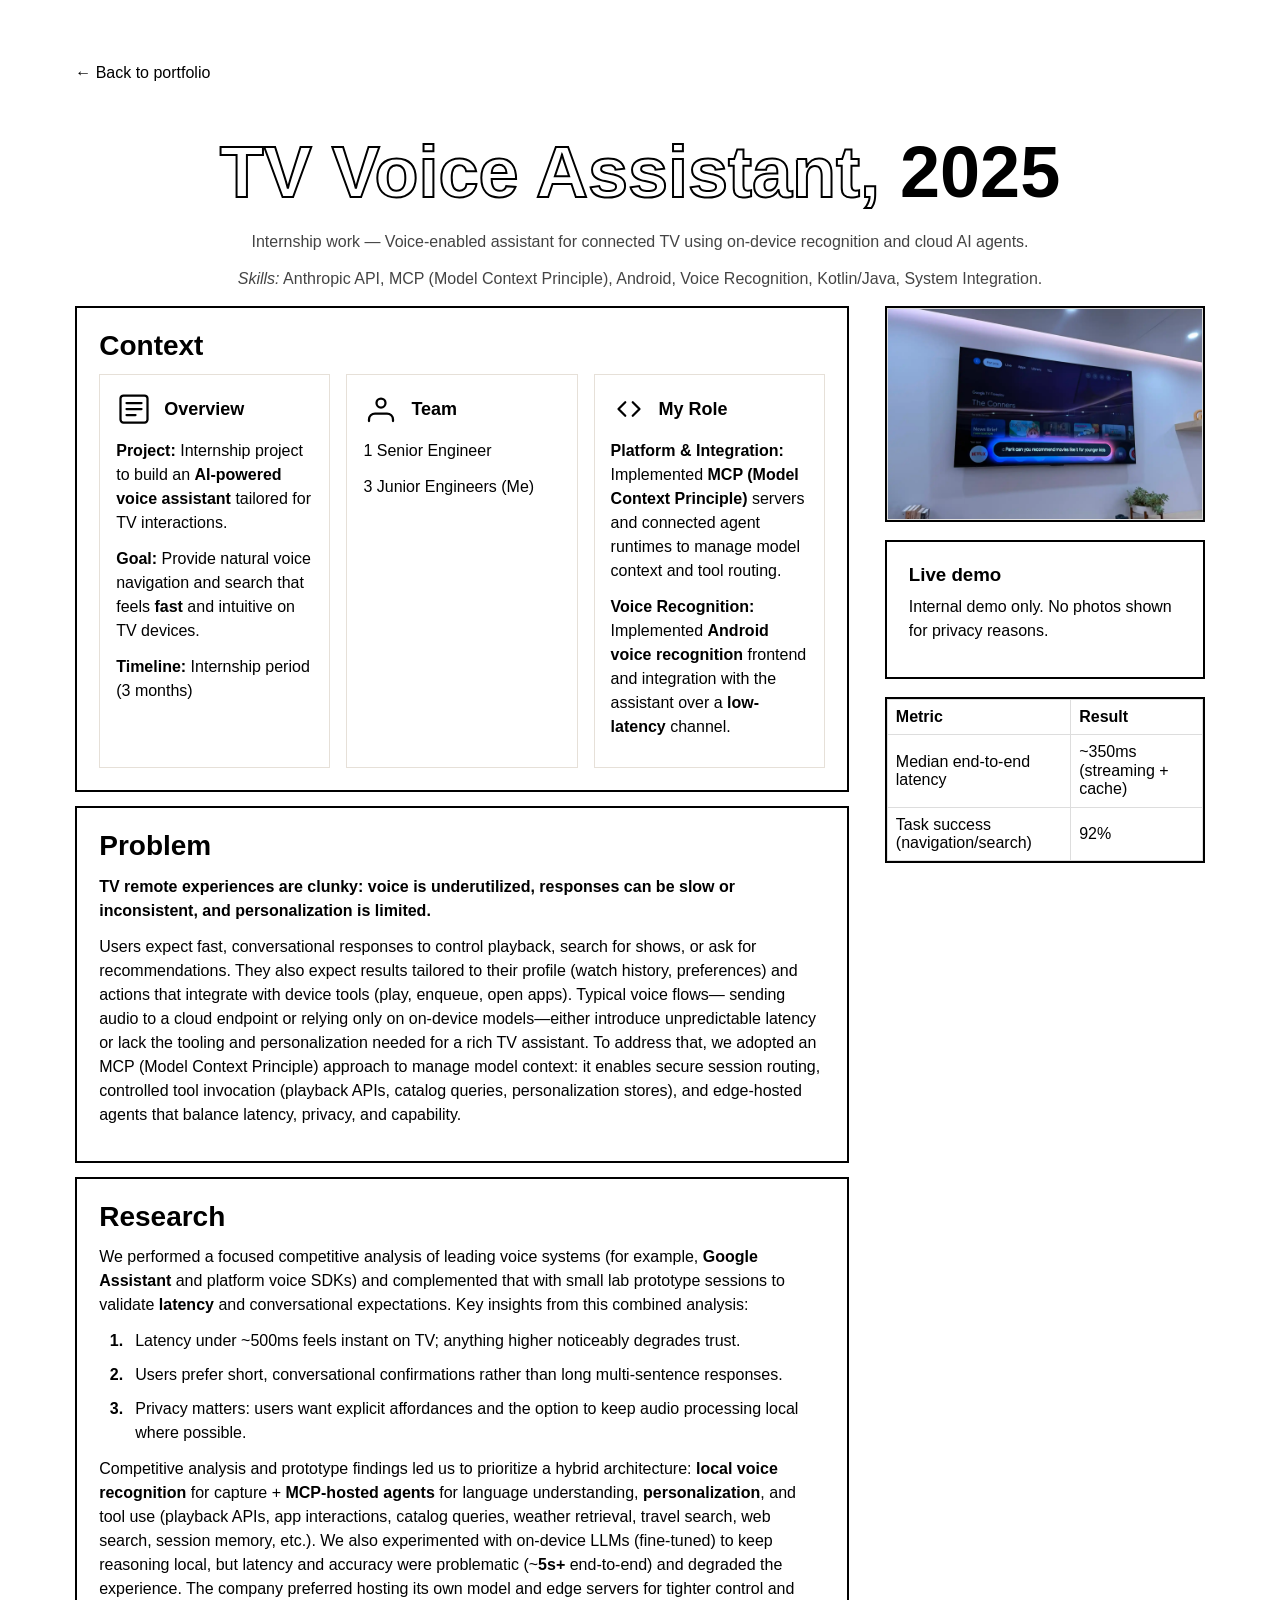
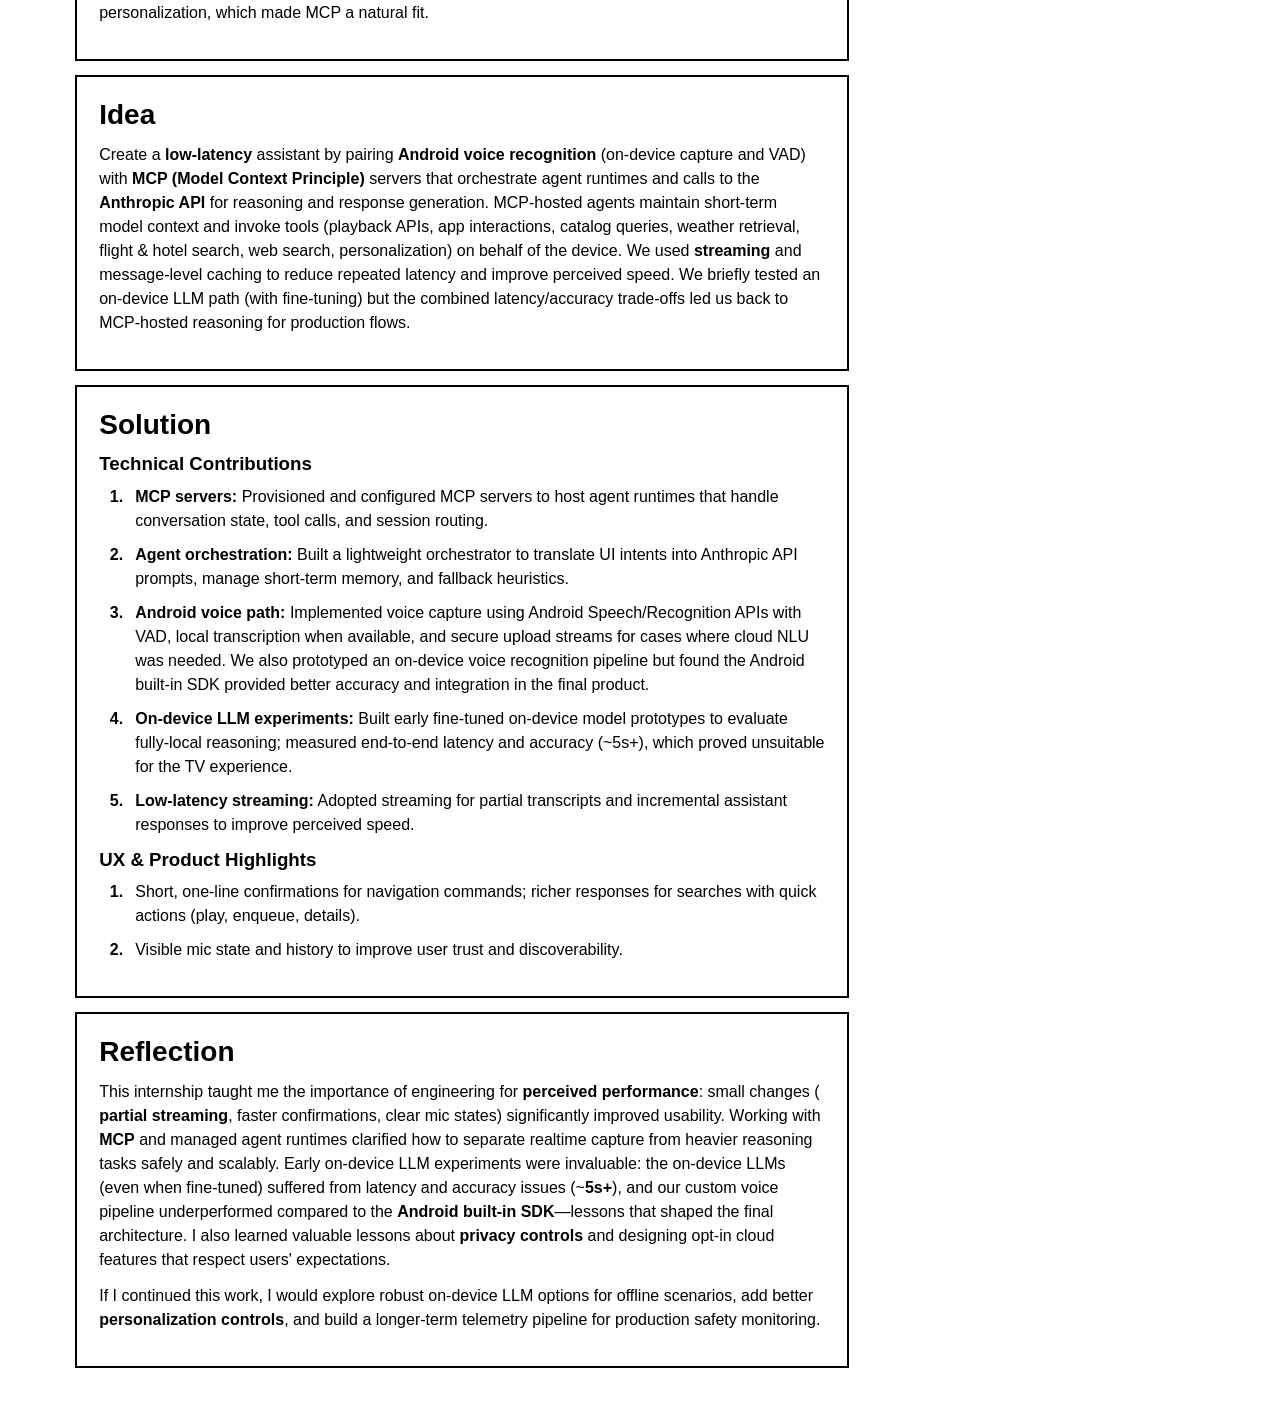
==== ai-tv-voice-assistant.html @ ed95cbd3 "added 4 case studies" ====
<!DOCTYPE html>
<html lang="en">

<head>
    <meta charset="utf-8">
    <meta name="viewport" content="width=device-width,initial-scale=1">
    <title>AI TV Voice Assistant — Case Study</title>
    <link rel="stylesheet" href="./css/common.css">
    <link rel="stylesheet" href="./css/normalize.css">
    <link rel="stylesheet" href="./css/index.css">
    <style>
        /* Lightweight case-study specific tweaks matching the site aesthetic */

        body {
            display: block;
            font-family: Arial, Helvetica, sans-serif;
        }

        .case-container {
            width: min(92vw, 1000px);
            margin: 40px auto;
            padding: 24px;
        }

        #case-title {
            font-size: clamp(36px, 6vw, 72px);
            text-align: center;
            margin-bottom: 20px;
        }

        #case-title span {
            color: white;
            -webkit-text-stroke-width: 2px;
            -webkit-text-stroke-color: black;
        }

        .case-meta {
            text-align: center;
            color: #444;
            margin-bottom: 18px;
        }

        .case-grid {
            display: grid;
            grid-template-columns: 1fr;
            gap: 24px;
            align-items: start;
            grid-template-areas: "aside" "main";
        }

        /* ensure aside content is spaced evenly and adapts */
        .case-grid aside {
            display: flex;
            flex-direction: column;
            gap: 18px;
            align-items: stretch;
            grid-area: aside;
        }

        /* keep aside visible at the top on large screens */
        @media (min-width: 800px) {
            .case-grid aside {
                position: sticky;
                top: 20px;
            }
        }

        .case-grid aside .case-section {
            margin: 0;
        }

        @media (min-width: 800px) {
            .case-grid {
                grid-template-columns: 1fr 320px;
                gap: 32px;
                grid-template-areas: "main aside";
            }

            .case-container {
                width: min(92vw, 1100px);
            }
        }

        @media (min-width: 1200px) {
            .case-grid {
                grid-template-columns: 1fr 420px;
                gap: 36px;
            }

            .case-container {
                width: min(92vw, 1200px);
            }
        }

        .case-section {
            background: #fff;
            padding: 22px;
            border: 2px solid #000;
            margin-bottom: 14px;
        }

        .case-section h2 {
            margin: 0 0 12px 0;
            font-size: clamp(18px, 2.8vw, 28px);
        }

        .case-section h3,
        .case-section h4 {
            margin: 0 0 10px 0;
        }

        .case-section p,
        .case-section li,
        .case-section ol,
        .case-section ul {
            margin-bottom: 12px;
            line-height: 1.5;
        }

        /* Restore list markers for case study lists (override global reset) */
        /* Restore list markers for case study lists (override global reset) */
        .case-section ol {
            list-style: decimal outside;
            list-style-type: decimal;
            list-style-position: outside;
            padding-left: 1.75rem;
            margin-left: 0;
        }

        .case-section ul {
            list-style: disc outside;
            list-style-type: disc;
            list-style-position: outside;
            padding-left: 1.75rem;
            margin-left: 0;
        }

        .case-section ol li,
        .case-section ul li {
            display: list-item;
            margin-bottom: 10px;
        }

        /* marker styling (numbers/bullets) */
        .case-section li::marker {
            color: #000;
            font-weight: 600;
            font-size: 1em;
        }

        /* Fallback using CSS counters so markers appear even if global reset hides them */
        .case-section ol {
            counter-reset: cs-counter;
        }

        .case-section ol li {
            counter-increment: cs-counter;
            position: relative;
        }

        .case-section ol li::before {
            content: counter(cs-counter) ".";
            position: absolute;
            left: -1.5rem;
            width: 1.25rem;
            text-align: right;
            color: #000;
            font-weight: 600;
            display: inline-block;
        }

        .case-section ul li::before {
            content: "•";
            position: absolute;
            left: -1.25rem;
            width: 1rem;
            text-align: center;
            color: #000;
            font-weight: 600;
            display: inline-block;
        }

        .case-section ol li,
        .case-section ul li {
            padding-left: 0.5rem;
        }

        .context-cards {
            display: grid;
            grid-template-columns: 1fr;
            gap: 16px;
        }

        @media(min-width:720px) {
            .context-cards {
                grid-template-columns: repeat(3, 1fr);
            }
        }

        .context-card {
            background: #fff;
            border: 1px solid #e6e0d8;
            padding: 16px;
            display: flex;
            flex-direction: column;
            gap: 12px;
        }

        .card-head {
            display: flex;
            align-items: center;
            gap: 12px;
        }

        .card-head h4 {
            margin: 0;
            font-size: 18px;
        }


        .card-icon {
            flex: 0 0 auto;
        }

        .muted {
            color: #666;
            font-size: 0.95em;
        }

        .case-image {
            display: block;
            max-width: 100%;
            height: auto;
            border: 1px solid #ddd;
            margin-bottom: 12px;
        }

        .sidebyside-images {
            display: flex;
            gap: 12px;
            align-items: flex-start;
        }

        .sidebyside-item {
            width: 50%;
            overflow: hidden;
        }

        .sidebyside-item .case-image {
            width: 100%;
            height: auto;
            object-fit: contain;
        }

        @media(max-width:700px) {
            .sidebyside-images {
                flex-direction: column;
            }

            .sidebyside-item {
                width: 100%;
            }
        }

        aside {
            display: flex;
            flex-direction: column;
            gap: 18px;
            align-items: stretch;
            grid-area: aside;
        }

        @media(min-width:800px) {
            aside {
                position: sticky;
                top: 20px;
            }
        }

        @media(min-width:800px) {
            .case-grid {
                grid-template-columns: 1fr 320px;
            }
        }

        /* Table styles (match Bentolicious): full-width, simple black-on-white borders */
        table {
            width: 100%;
            border-collapse: collapse;
        }

        table th,
        table td {
            border: 1px solid #ddd;
            padding: 8px;
            text-align: left;
        }

        table th {
            font-weight: 700;
        }
    </style>
</head>

<body>
    <div class="case-container">
        <a class="back-link" href="./index.html">← Back to portfolio</a>
        <h1 id="case-title"><span>TV Voice Assistant,</span> 2025</h1>
        <p class="case-meta">Internship work — Voice-enabled assistant for connected TV using on-device recognition and
            cloud AI agents.</p>
        <p class="case-meta"><em>Skills:</em> Anthropic API, MCP (Model Context Principle), Android, Voice Recognition,
            Kotlin/Java, System Integration.</p>
        <div class="case-grid">
            <div class="main-area">
                <section class="case-section">
                    <h2>Context</h2>
                    <div class="context-cards" role="group" aria-label="Project context: overview, team, role">
                        <div class="context-card">
                            <div class="card-head">
                                <svg class="card-icon" width="36" height="36" viewBox="0 0 24 24" fill="none"
                                    xmlns="http://www.w3.org/2000/svg" aria-hidden="true">
                                    <rect x="3" y="3" width="18" height="18" rx="2" stroke="#000" stroke-width="1.5"
                                        fill="#fff" />
                                    <path d="M7 8h10" stroke="#000" stroke-width="1.5" stroke-linecap="round" />
                                    <path d="M7 12h10" stroke="#000" stroke-width="1.5" stroke-linecap="round" />
                                    <path d="M7 16h6" stroke="#000" stroke-width="1.5" stroke-linecap="round" />
                                </svg>
                                <h4>Overview</h4>
                            </div>
                            <div class="card-body">
                                <p><strong>Project:</strong> Internship project to build an <strong>AI-powered voice
                                        assistant</strong>
                                    tailored for TV interactions.</p>
                                <p><strong>Goal:</strong> Provide natural voice navigation and search that feels
                                    <strong>fast</strong>
                                    and intuitive on TV devices.</p>
                                <p><strong>Timeline:</strong> Internship period (3 months)</p>
                            </div>
                        </div>

                        <div class="context-card">
                            <div class="card-head">
                                <svg class="card-icon" width="36" height="36" viewBox="0 0 24 24" fill="none"
                                    xmlns="http://www.w3.org/2000/svg" aria-hidden="true">
                                    <circle cx="12" cy="8" r="3" stroke="#000" stroke-width="1.5" fill="#fff" />
                                    <path d="M4 20v-1a4 4 0 0 1 4-4h8a4 4 0 0 1 4 4v1" stroke="#000" stroke-width="1.5"
                                        stroke-linecap="round" stroke-linejoin="round" />
                                </svg>
                                <h4>Team</h4>
                            </div>
                            <div class="card-body">
                                <p>1 Senior Engineer</p>
                                <p>3 Junior Engineers (Me)</p>
                            </div>
                        </div>

                        <div class="context-card">
                            <div class="card-head">
                                <svg class="card-icon" width="36" height="36" viewBox="0 0 24 24" fill="none"
                                    xmlns="http://www.w3.org/2000/svg" aria-hidden="true">
                                    <path d="M9.5 7.5L5 12l4.5 4.5" stroke="#000" stroke-width="1.5"
                                        stroke-linecap="round" stroke-linejoin="round" fill="none" />
                                    <path d="M14.5 7.5L19 12l-4.5 4.5" stroke="#000" stroke-width="1.5"
                                        stroke-linecap="round" stroke-linejoin="round" fill="none" />
                                </svg>
                                <h4>My Role</h4>
                            </div>
                            <div class="card-body">
                                <p><strong>Platform & Integration:</strong> Implemented <strong>MCP (Model Context
                                        Principle)</strong> servers and connected agent runtimes to manage model context
                                    and tool routing.</p>
                                <p><strong>Voice Recognition:</strong> Implemented <strong>Android voice
                                        recognition</strong> frontend and integration with the assistant over a
                                    <strong>low-latency</strong> channel.</p>
                            </div>
                        </div>
                    </div>
                </section>

                <section class="case-section">
                    <h2>Problem</h2>
                    <p><strong>TV remote experiences are clunky: voice is underutilized, responses can be slow or
                            inconsistent, and <strong>personalization</strong> is limited.</strong></p>
                    <p>Users expect fast, conversational responses to control playback, search for shows, or ask for
                        recommendations. They also expect results tailored to their profile (watch history, preferences)
                        and actions that integrate with device tools (play, enqueue, open apps). Typical voice flows—
                        sending audio to a cloud endpoint or relying only on on-device models—either
                        introduce unpredictable latency or lack the tooling and personalization needed for a rich TV
                        assistant. To address that, we adopted an MCP (Model Context Principle) approach to manage model
                        context: it enables secure session routing, controlled tool invocation (playback APIs,
                        catalog queries, personalization stores), and edge-hosted agents that balance latency,
                        privacy, and capability.</p>
                </section>

                <section class="case-section">
                    <h2>Research</h2>
                    <p>We performed a focused competitive analysis of
                        leading voice systems (for example, <strong>Google Assistant</strong> and platform voice SDKs)
                        and complemented
                        that with small lab prototype sessions to validate <strong>latency</strong> and conversational
                        expectations.
                        Key insights from this combined analysis:</p>
                    <ol>
                        <li>Latency under ~500ms feels instant on TV; anything higher noticeably degrades trust.</li>
                        <li>Users prefer short, conversational confirmations rather than long multi-sentence responses.
                        </li>
                        <li>Privacy matters: users want explicit affordances and the option to keep audio processing
                            local where possible.</li>
                    </ol>
                    <p class="case-note">Competitive analysis and prototype findings led us to prioritize a hybrid
                        architecture: <strong>local voice recognition</strong> for capture + <strong>MCP-hosted
                            agents</strong> for language
                        understanding, <strong>personalization</strong>, and tool use (playback APIs, app interactions,
                        catalog
                        queries, weather retrieval, travel search, web search, session memory, etc.). We also
                        experimented with on-device LLMs (fine-tuned) to keep reasoning local, but latency and
                        accuracy were problematic (~<strong>5s+</strong> end-to-end) and degraded the experience. The
                        company preferred hosting its own model and edge servers for tighter control and
                        personalization, which made MCP a natural fit.</p>
                </section>

                <section class="case-section">
                    <h2>Idea</h2>
                    <p>Create a <strong>low-latency</strong> assistant by pairing <strong>Android voice
                            recognition</strong> (on-device capture and VAD)
                        with <strong>MCP (Model Context Principle)</strong> servers that orchestrate agent runtimes and
                        calls to the
                        <strong>Anthropic API</strong> for reasoning and response generation. MCP-hosted agents maintain
                        short-term model
                        context and invoke tools (playback APIs, app interactions, catalog queries, weather
                        retrieval, flight & hotel search, web search, personalization) on behalf of the device.
                        We used <strong>streaming</strong> and message-level caching to reduce repeated latency and
                        improve
                        perceived speed. We briefly tested an on-device LLM path (with fine-tuning) but the
                        combined latency/accuracy trade-offs led us back to MCP-hosted reasoning for production
                        flows.
                    </p>
                </section>

                <section class="case-section">
                    <h2>Solution</h2>
                    <h3>Technical Contributions</h3>
                    <ol>
                        <li><strong>MCP servers:</strong> Provisioned and configured MCP servers to host agent runtimes
                            that handle conversation state, tool calls, and session routing.</li>
                        <li><strong>Agent orchestration:</strong> Built a lightweight orchestrator to translate UI
                            intents into Anthropic API prompts, manage short-term memory, and fallback heuristics.</li>
                        <li><strong>Android voice path:</strong> Implemented voice capture using Android
                            Speech/Recognition APIs with VAD, local transcription when available, and secure upload
                            streams for cases where cloud NLU was needed. We also prototyped an on-device voice
                            recognition pipeline but found the Android built-in SDK provided better accuracy and
                            integration in the final product.</li>
                        <li><strong>On-device LLM experiments:</strong> Built early fine-tuned on-device model
                            prototypes to evaluate fully-local reasoning; measured end-to-end latency and accuracy
                            (~5s+), which proved unsuitable for the TV experience.</li>
                        <li><strong>Low-latency streaming:</strong> Adopted streaming for partial transcripts and
                            incremental assistant responses to improve perceived speed.</li>
                    </ol>

                    <h3>UX & Product Highlights</h3>
                    <ol>
                        <li>Short, one-line confirmations for navigation commands; richer responses for searches with
                            quick actions (play, enqueue, details).</li>
                        <li>Visible mic state and history to improve user trust and discoverability.</li>
                    </ol>
                </section>

                <!-- metrics moved to aside -->

                <section class="case-section">
                    <h2>Reflection</h2>
                    <p>This internship taught me the importance of engineering for <strong>perceived
                            performance</strong>:
                        small changes ( <strong>partial streaming</strong>, faster confirmations, clear mic states)
                        significantly improved usability. Working with <strong>MCP</strong> and managed agent runtimes
                        clarified how to separate realtime capture from heavier reasoning tasks safely and scalably.
                        Early on-device LLM experiments were invaluable: the on-device LLMs (even when fine-tuned)
                        suffered from latency and accuracy issues (~<strong>5s+</strong>), and our custom voice pipeline
                        underperformed compared to the <strong>Android built-in SDK</strong>—lessons that shaped the
                        final architecture. I also learned valuable lessons about <strong>privacy controls</strong> and
                        designing opt-in cloud features that respect users' expectations.</p>
                    <p>If I continued this work, I would explore robust on-device LLM options for offline scenarios,
                        add better <strong>personalization controls</strong>, and build a longer-term telemetry pipeline
                        for production safety monitoring.</p>
                </section>
            </div>

            <aside>
                <div class="case-section" style="padding:0; margin:0;">
                    <img class="case-image" style="padding:0; margin:0;" src="./images/tvagent.webp"
                        alt="AI TV Assistant Reference Photo" loading="lazy">
                </div>

                <div class="case-section">
                    <h3>Live demo</h3>
                    <p>Internal demo only. No photos shown for privacy reasons.</p>
                </div>

                <div class="case-section" style="padding:0; margin:0;">
                    <table>
                        <thead>
                            <tr>
                                <th>Metric</th>
                                <th>Result</th>
                            </tr>
                        </thead>
                        <tbody>
                            <tr>
                                <td>Median end-to-end latency</td>
                                <td>~350ms (streaming + cache)</td>
                            </tr>
                            <tr>
                                <td>Task success (navigation/search)</td>
                                <td>92%</td>
                            </tr>
                        </tbody>
                    </table>
                </div>
            </aside>
        </div>
    </div>
</body>

</html>
---- css/common.css ----
* {
    margin: 0;
    padding: 0;
}

li {
    list-style: none;
}

img {
    vertical-align: middle;
}

a {
    text-decoration: none;
    color: #000;
}

.clear-fix:after {
    content: "";
    display: block;
    clear: both;
}

/* Hide scrollbar for Chrome, Safari and Opera */
/* body::-webkit-scrollbar {
    display: none;
} */
/* Hide scrollbar for IE, Edge and Firefox */
/* body {
    -ms-overflow-style: none;
    scrollbar-width: none;
} */

body {
    overflow-y: overlay;
    font-family:'Franklin Gothic Medium', 'Arial Narrow', Arial, sans-serif;
 }

/* Responsive helper rules */
html {
    box-sizing: border-box;
    -webkit-font-smoothing: antialiased;
    -moz-osx-font-smoothing: grayscale;
}
*, *:before, *:after { box-sizing: inherit; }

/* Make images scale nicely */
/* img { max-width: 100%; height: auto; display: block; } */

/* Allow vertical scrollbar without layout shift on small screens */
body { -webkit-overflow-scrolling: touch; }
---- css/index.css ----
/* ========== BASE STYLES ========== */
body {
  display: grid;
  place-items: center;
  font-family: Arial, Helvetica, sans-serif;
}

/* ensure 100vh calculations are consistent */
html, body { height: 100%; }

/* ========== TYPOGRAPHY ========== */
#root {
  width: 100%;
  /* make hero exactly viewport height so following content is off-screen */
  height: 100vh;
  display: flex;
  flex-direction: column;
  align-items: center;
  justify-content: center;
  padding: clamp(12px, 3vw, 36px);
  overflow: hidden; /* never reveal below-the-fold content */
}

#name {
  /* fluid scale: clamps keep the look across sizes */
  font-size: clamp(48px, 8vw, 128px);
  margin-top: clamp(30vh, 20vh, 30vh);
  margin-bottom: 20px;
  text-align: center;
}

#name span {
  color: white;
  -webkit-text-stroke-width: 2px;
  -webkit-text-stroke-color: black;
}

#introduction {
  width: min(86vw, 1000px);
  font-size: clamp(16px, 2.2vw, 24px);
  text-align: center;
  line-height: clamp(1.3rem, 2.4vw, 2.5rem);
  padding-bottom: clamp(80px, 12vw, 160px);
  margin: 0 auto;
}

#project-container h2 {
  font-size: clamp(28px, 5.5vw, 68px);
  padding-bottom: clamp(24px, 4vw, 50px);
  text-align: center;
}

.image-title {
  font-size: clamp(14px, 1.6vw, 24px);
  margin-top: 10px;
  text-align: center;
}

.text-overlay {
  font-size: clamp(20px, 4vw, 48px);
  font-weight: bold;
  color: black;
  text-align: center;
}

#contactMe, #skills {
  font-size: clamp(18px, 2.2vw, 30px);
}

#skills{
  padding-bottom: 20px;
}

#arrow-container p {
  font-size: clamp(12px, 1.6vw, 18px);
  padding-bottom: 12px;
  /* force single line */
  white-space: nowrap;
  overflow: hidden;
  text-overflow: ellipsis;
}

/* ========== LAYOUT ========== */
#project-container {
  width: min(92vw, 1200px);
}

#project-container ul {
  width: 100%;
  display: grid;
  grid-template-columns: repeat(2, 1fr);
  gap: clamp(12px, 2vw, 36px);
  align-items: start;
}

#project-container li {
  width: 100%;
  position: relative;
}

.image-container {
  position: relative;
  width: 100%;
  /* use aspect-ratio to keep consistent tile shapes */
  aspect-ratio: 14 / 9;
  border: 2px black solid;
  overflow: hidden;
}

.text-overlay {
  position: absolute;
  inset: 0;
  display: grid;
  place-items: center;
  opacity: 0;
  background: rgba(255,255,255,0.6);
}

#arrow-container {
  display: grid;
  place-items: center;
  width: min(240px, 20vw);
  margin: 0 auto;
}

#arrow-container img {
  padding-bottom: clamp(40px, 12vw, 140px);
}

#footer-wrapper {
  width: min(92vw, 1200px);
  margin: 0 auto;
}
footer {
  display: flex;
  justify-content: space-between;
  align-items: flex-start;
  width: 100%;
  padding: clamp(40px, 6vw, 80px) 0;
  gap: 20px;
}
footer > div {
  display: grid;
  place-items: center;
  flex: 1 1 0;
}

#links {
  display: flex;
  margin-top: 30px;
  padding-left: 18px;
  gap: 15px;
  height: 50px;
  align-items: center;
}

#skills-container {
  width: min(500px, 40%);
  flex: 1;
  min-width: 0;
}

/* ========== IMAGE EFFECTS ========== */
.image2 {
  position: absolute;
  top: 0;
  left: 0;
  width: 100%;
  height: 100%;
  object-fit: cover;
  opacity: 1;
  transition: opacity 0.3s ease-in-out;
}

/* enhanced hover: dim image slightly and show a dark overlay with title + blurb + CTA */
.image-container { --overlay-bg: rgba(0,0,0,0.95); }
.image-container .text-overlay {
  position: absolute;
  inset: 0;
  display: grid;
  place-items: center;
  background: linear-gradient(var(--overlay-bg), var(--overlay-bg));
  opacity: 0;
  transition: opacity 220ms ease;
}

.image-container .hover-content { color: #fff; text-align: center; transform: translateY(6px); transition: transform 220ms ease; padding: 12px; }
.image-container .hover-content h3 { margin: 0; font-size: clamp(16px, 2.5vw, 22px); font-weight: 800; }
.image-container .hover-content .hover-blurb { margin: 6px 0 0 0; font-size: clamp(12px, 1.8vw, 14px); opacity: 0.95; }
.image-container .hover-content .hover-cta { display: inline-block; margin-top: 10px; padding: 8px 12px; border: 1px solid #fff; border-radius: 6px; font-weight:700; background: transparent; }

.image-container:hover .text-overlay { opacity: 1; }
.image-container:hover .hover-content { transform: none; }
.image-container:hover .image2 { opacity: 0.3; transform: scale(1.03); transition: opacity 220ms ease, transform 260ms ease; }

/* ========== SOCIAL ICONS ========== */
.social-links {
  display: flex;
  gap: 20px;
  justify-content: center;
  align-items: center;
  margin-top: 30px;
}

.social-icon {
  position: relative;
  display: inline-block;
  width: 40px;
  height: 40px;
  transition: transform 0.3s ease;
}

.social-icon:hover {
  transform: scale(1.1);
}

.social-icon img {
  position: absolute;
  width: 100%;
  height: 100%;
  transition: opacity 0.3s ease;
  object-fit: contain;
  will-change: opacity;
}

.social-icon .color-version {
  opacity: 0;
}

.social-icon:hover .black-version {
  opacity: 0;
}

.social-icon:hover .color-version {
  opacity: 1;
}

/* Specific icon adjustments */
#instagram .black-version,
#instagram .color-version { width: 40px; }
#linkedin .black-version { width: 32px; }
#github .black-version { width: 32px; }

/* make icons scale on small screens */
.social-icon { width: clamp(28px, 5vw, 48px); height: clamp(28px, 5vw, 48px); }
.social-icon img { width: 100%; height: 100%; }

/* ========== RESPONSIVE BREAKPOINTS ========== */
@media (max-width: 900px) {
  #project-container ul { grid-template-columns: 1fr; }
  footer { flex-direction: column; gap: 24px; align-items: center; }
  #skills-container { width: 100%; }
}

@media (prefers-reduced-motion: reduce) {
  .image2, .social-icon, .social-icon img { transition: none !important; }
}

@media (prefers-reduced-motion: reduce) {
  .image-container .image2 { transform: none !important; }
  .image-container .text-overlay { transition: none !important; }
}

/* ========== UTILITIES ========== */
.css-transitions-only-after-page-load * {
  -webkit-transition: none !important;
  -moz-transition: none !important;
  -ms-transition: none !important;
  -o-transition: none !important;
  transition: none !important;
}
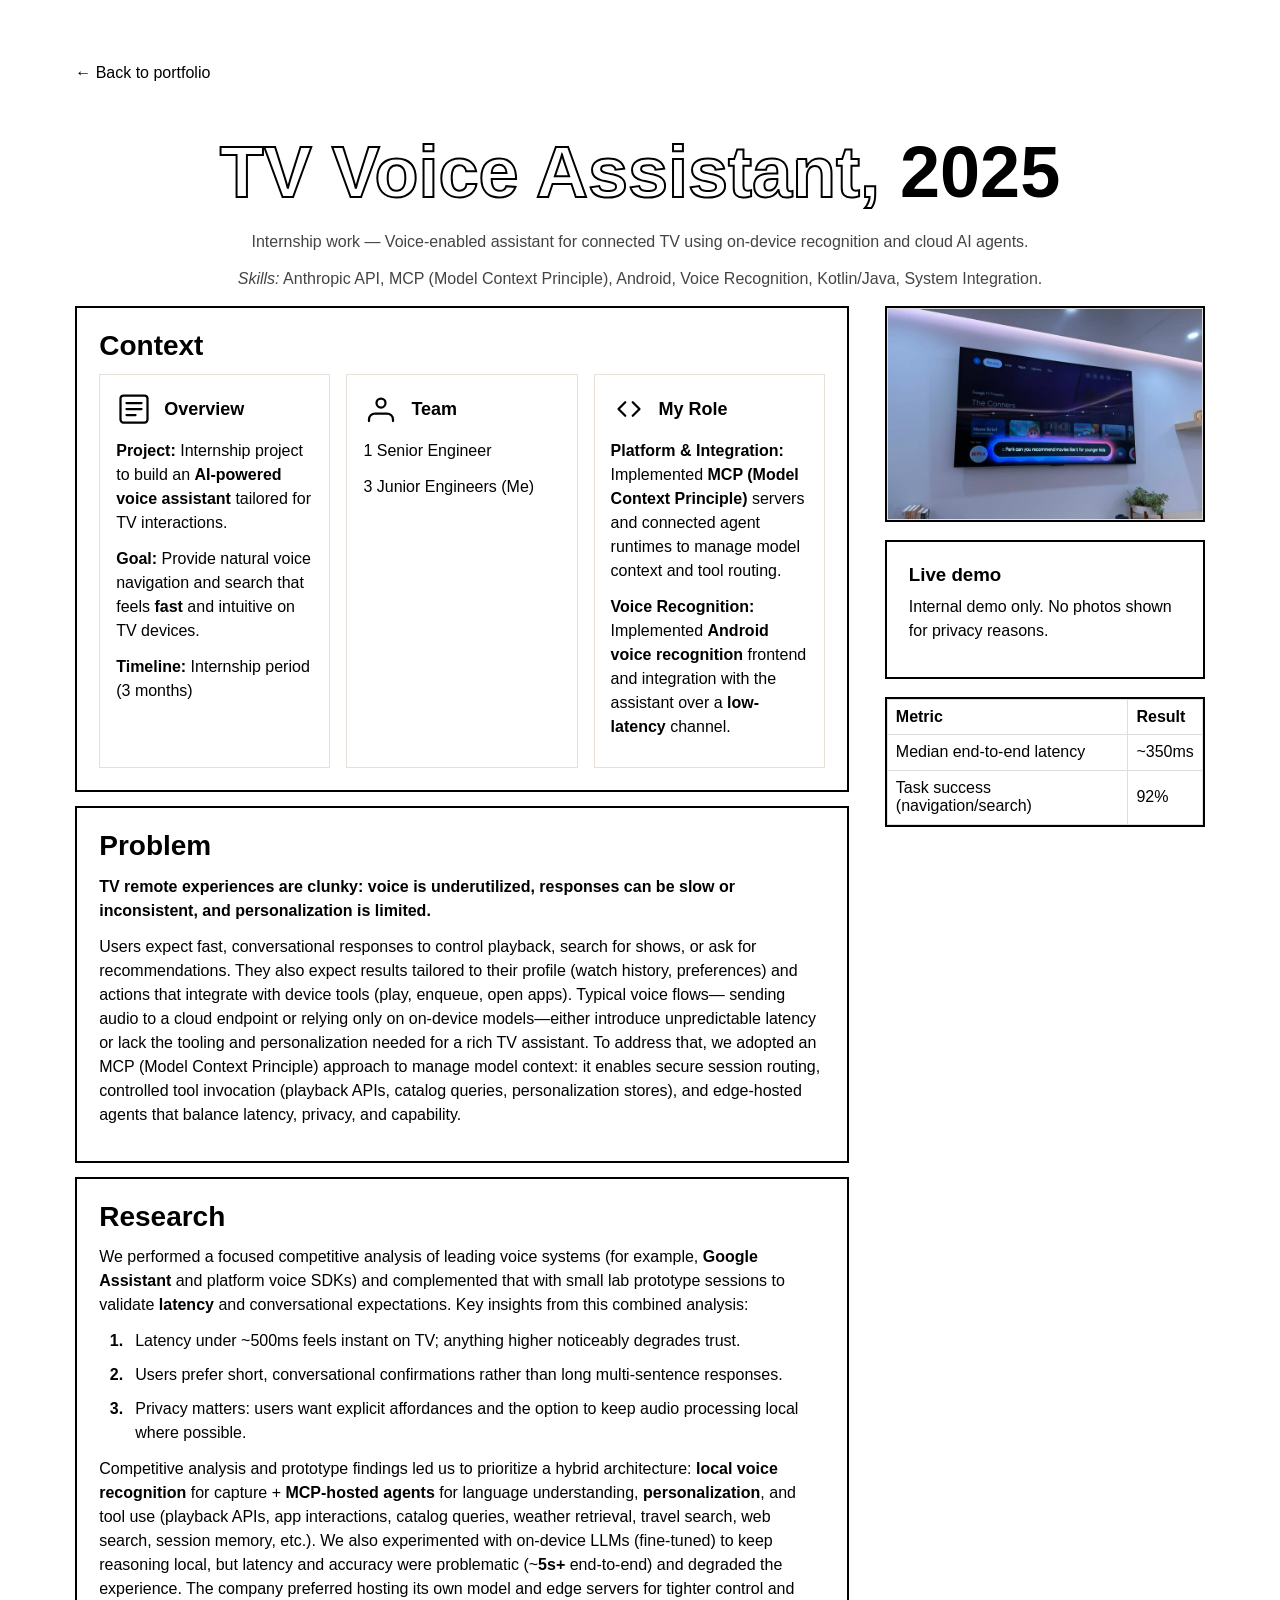
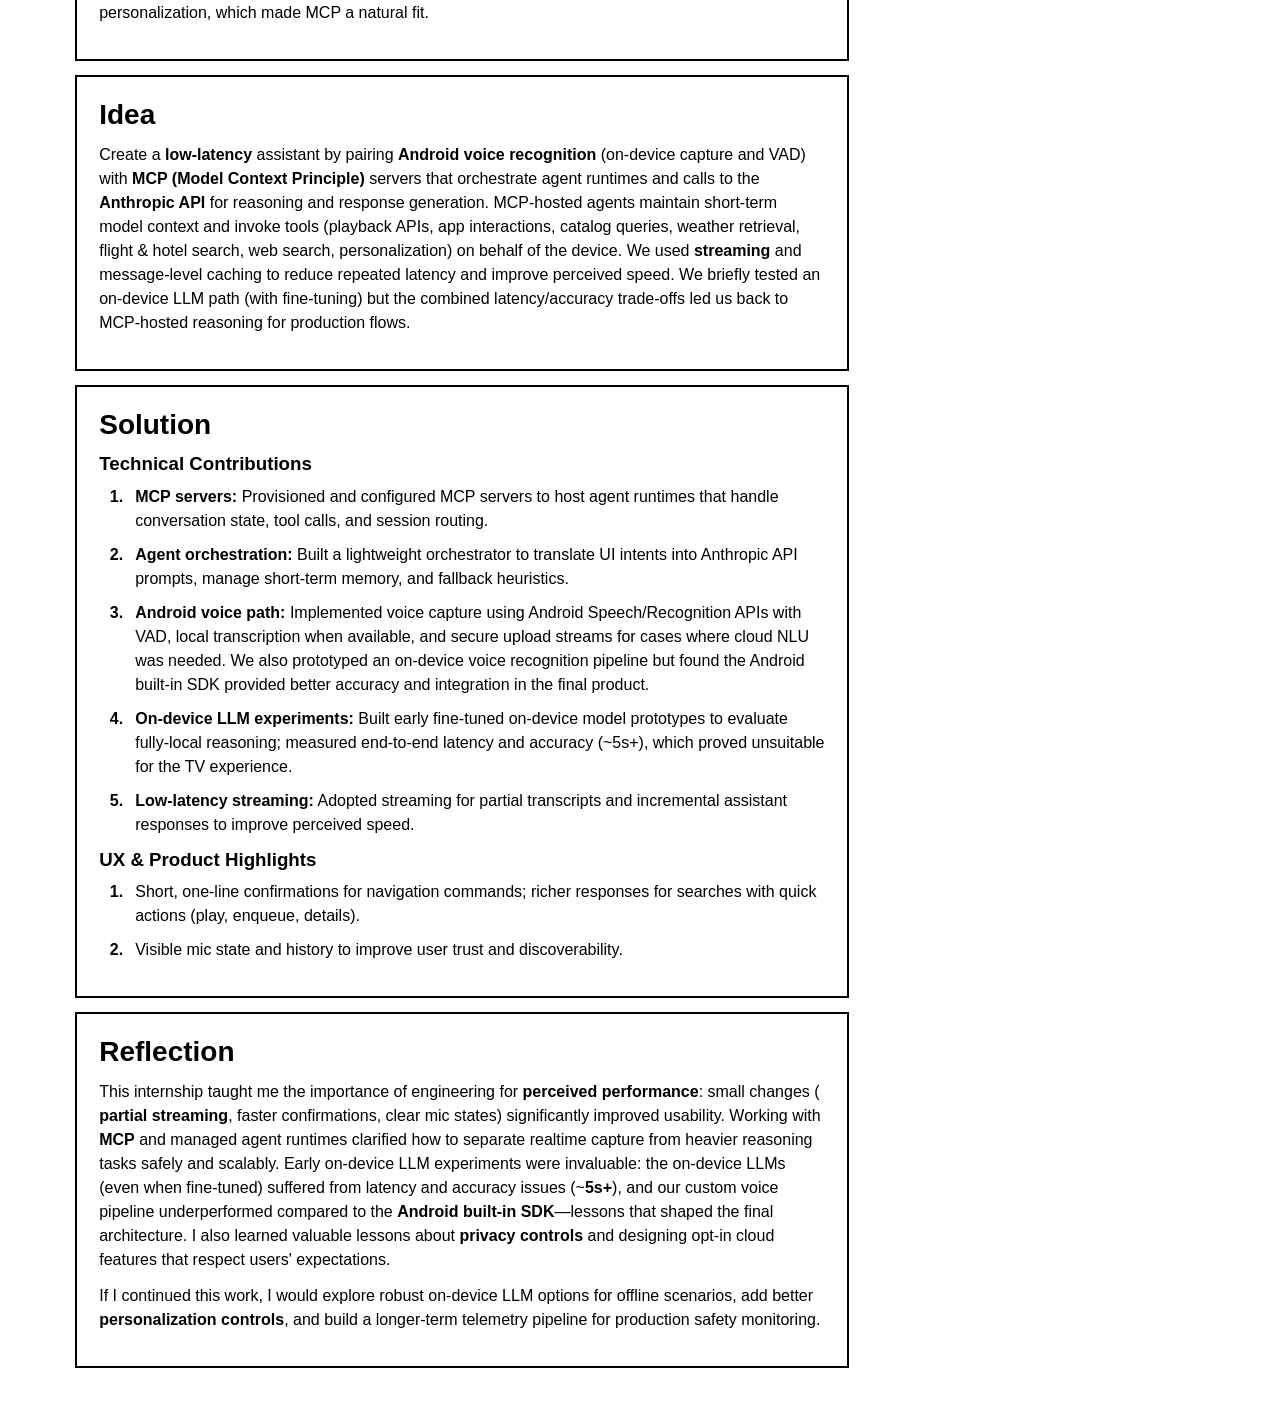
==== commit f9673161: "wording" ====
--- a/ai-tv-voice-assistant.html
+++ b/ai-tv-voice-assistant.html
@@ -507,7 +507,7 @@
                         <tbody>
                             <tr>
                                 <td>Median end-to-end latency</td>
-                                <td>~350ms (streaming + cache)</td>
+                                <td>~350ms</td>
                             </tr>
                             <tr>
                                 <td>Task success (navigation/search)</td>
